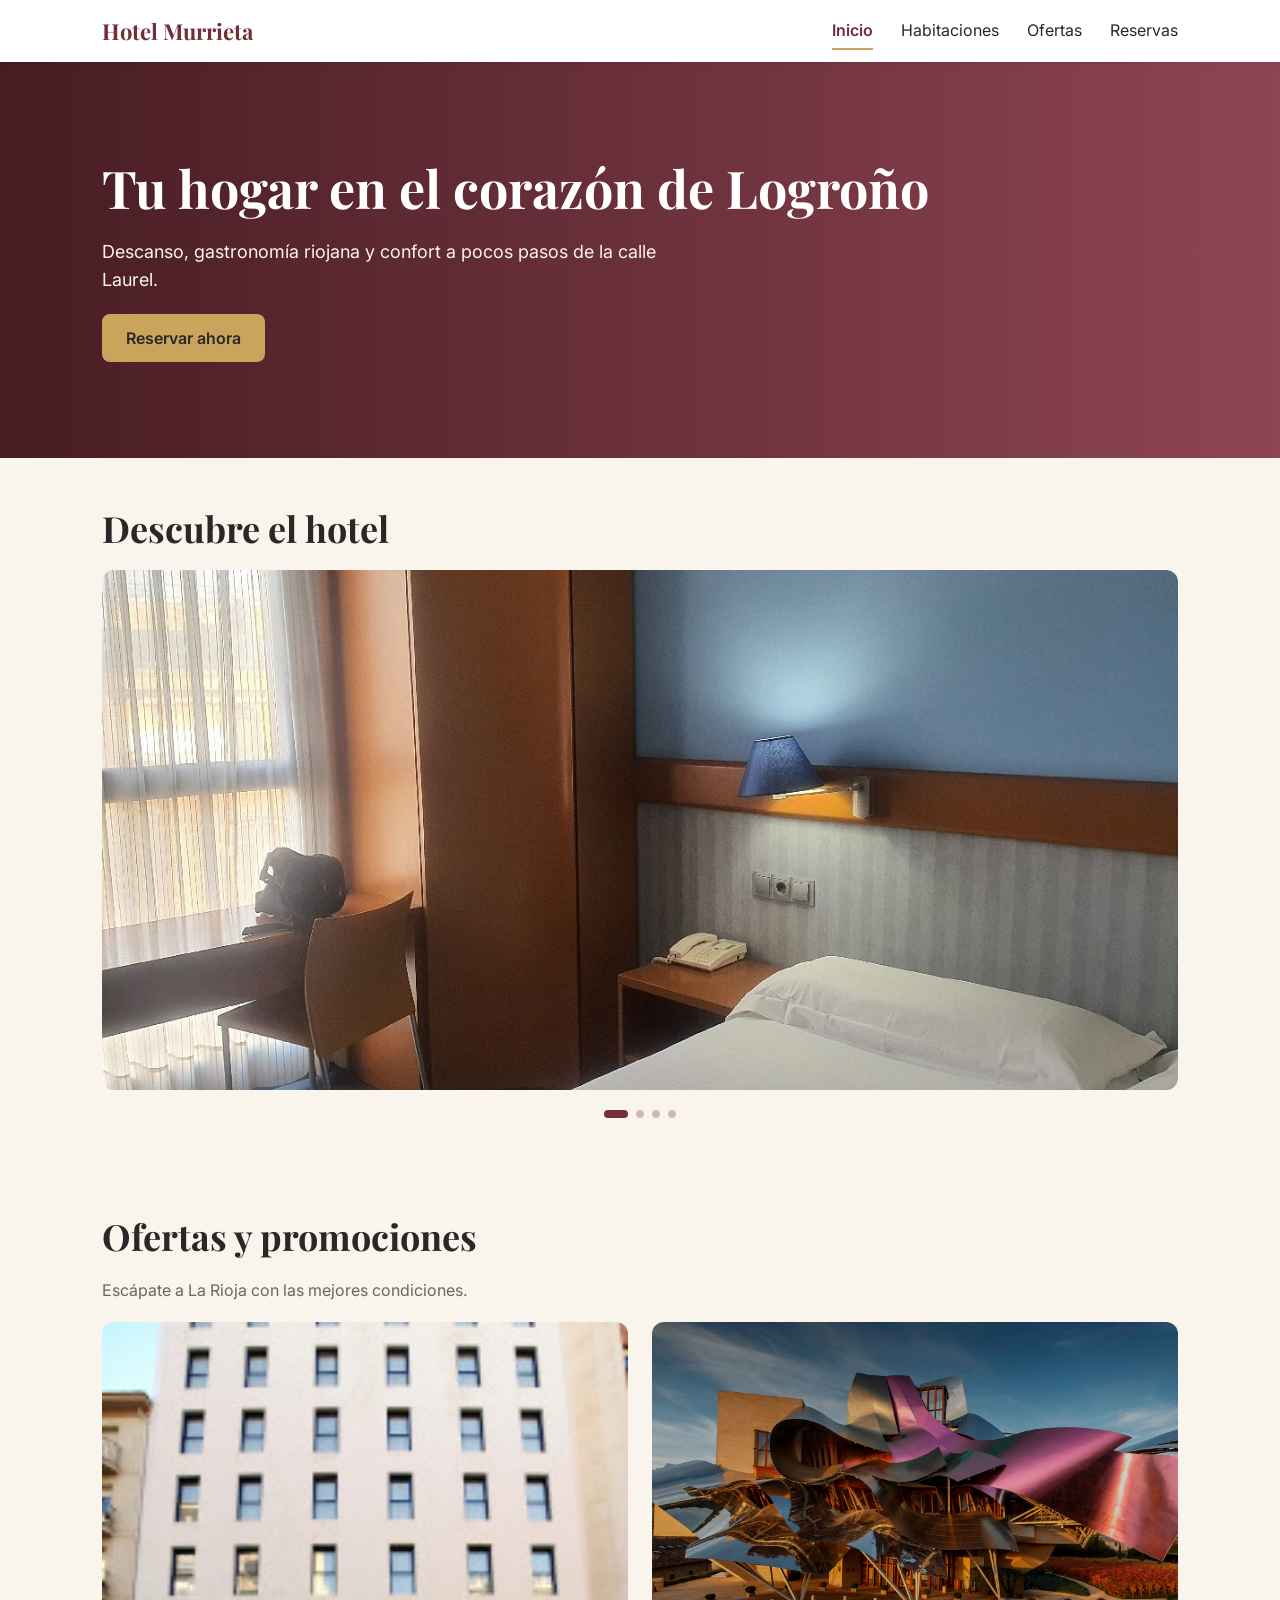
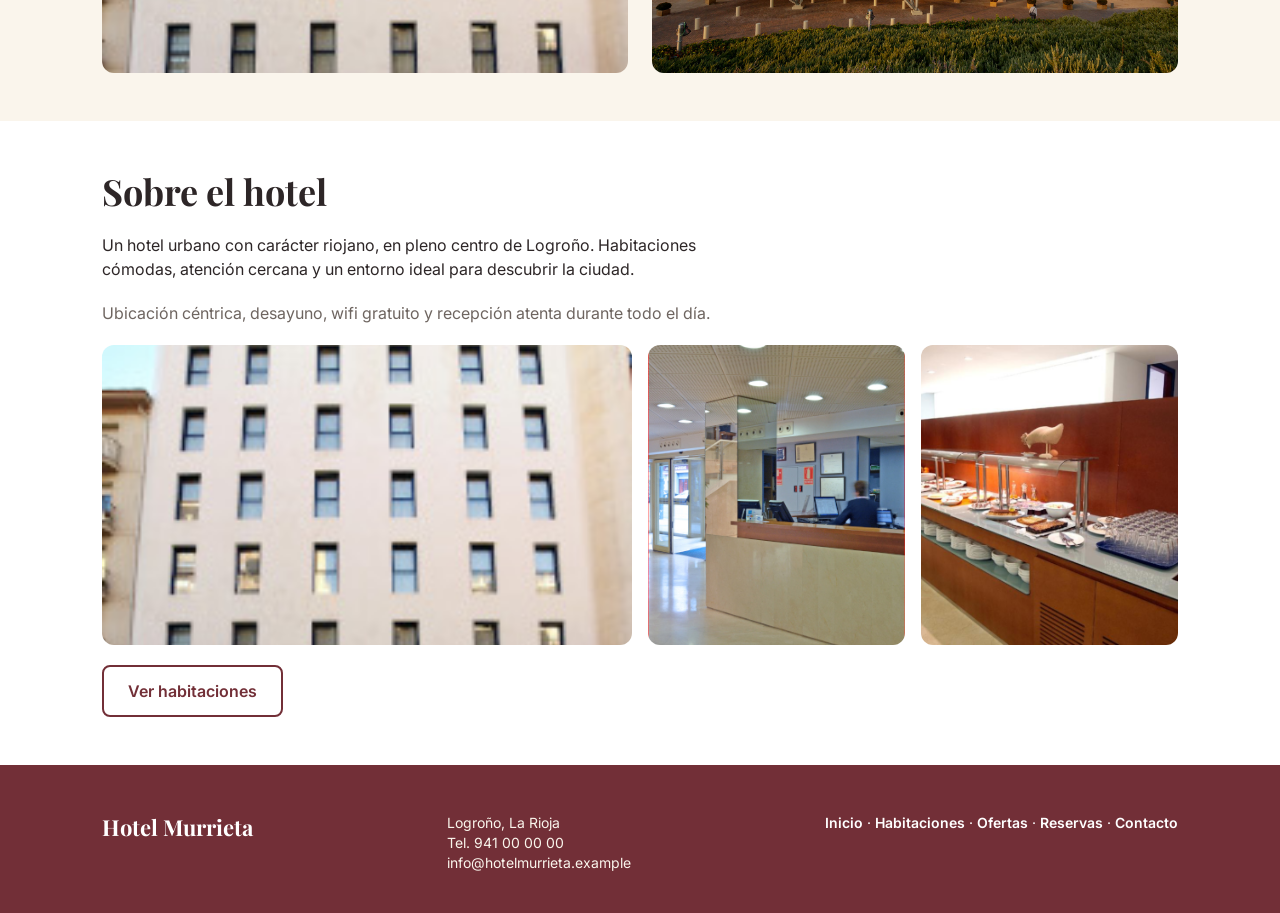
==== index.html @ 02884039 "Commit Bueno" ====
<!DOCTYPE html>
<html lang="es">
<head>
  <meta charset="UTF-8">
  <meta name="viewport" content="width=device-width, initial-scale=1">
  <title>Inicio | Hotel Murrieta</title>
  <meta name="description" content="Hotel Murrieta, tu hogar en el corazón de Logroño: habitaciones cómodas, desayuno, wifi gratuito y ofertas para descubrir La Rioja.">
  <meta name="theme-color" content="#722f37">
  <link href="https://fonts.googleapis.com/css2?family=Inter:wght@400;600&family=Playfair+Display:wght@700&display=swap" rel="stylesheet">
  <link href="https://cdn.jsdelivr.net/npm/bootstrap@5.3.3/dist/css/bootstrap.min.css" rel="stylesheet">
  <link rel="stylesheet" href="css/estilos.css">
</head>
<body>
<div class="pagina">
  <nav class="navbar bg-white barra">
    <div class="container">
      <a class="navbar-brand logo" href="index.html">Hotel Murrieta</a>
      <button class="navbar-toggler" type="button" data-bs-toggle="collapse" data-bs-target="#menuPrincipal" aria-controls="menuPrincipal" aria-expanded="false" aria-label="Abrir menú">
        <span class="navbar-toggler-icon"></span>
      </button>
      <div class="collapse navbar-collapse" id="menuPrincipal">
        <ul class="navbar-nav">
          <li class="nav-item"><a class="nav-link active" href="index.html">Inicio</a></li>
          <li class="nav-item"><a class="nav-link" href="habitaciones.html">Habitaciones</a></li>
          <li class="nav-item"><a class="nav-link" href="index.html#ofertas">Ofertas</a></li>
          <li class="nav-item"><a class="nav-link" href="reservas.html">Reservas</a></li>
        </ul>
      </div>
    </div>
  </nav>

  <header class="hero">
    <div class="container">
      <h1>Tu hogar en el corazón de Logroño</h1>
      <p>Descanso, gastronomía riojana y confort a pocos pasos de la calle Laurel.</p>
      <div class="d-grid">
        <a href="reservas.html" class="btn btn-oro">Reservar ahora</a>
      </div>
    </div>
  </header>

  <main>
    <section class="py-5">
      <div class="container">
        <h2>Descubre el hotel</h2>
        <div id="carruselHotel" class="carousel slide" data-bs-ride="carousel">
          <div class="carousel-inner">
            <div class="carousel-item active">
              <img src="img/habitaciones.jpg" class="d-block w-100 img-carrusel" alt="Habitación del hotel">
            </div>
            <div class="carousel-item">
              <img src="img/fachada.jpg" class="d-block w-100 img-carrusel" alt="Fachada del hotel">
            </div>
            <div class="carousel-item">
              <img src="img/recepcion.jpg" class="d-block w-100 img-carrusel" alt="Recepción del hotel">
            </div>
            <div class="carousel-item">
              <img src="img/desayuno.png" class="d-block w-100 img-carrusel" alt="Desayuno del hotel">
            </div>
          </div>
          <div class="carousel-indicators">
            <button type="button" data-bs-target="#carruselHotel" data-bs-slide-to="0" class="active" aria-label="Diapositiva 1"></button>
            <button type="button" data-bs-target="#carruselHotel" data-bs-slide-to="1" aria-label="Diapositiva 2"></button>
            <button type="button" data-bs-target="#carruselHotel" data-bs-slide-to="2" aria-label="Diapositiva 3"></button>
            <button type="button" data-bs-target="#carruselHotel" data-bs-slide-to="3" aria-label="Diapositiva 4"></button>
          </div>
        </div>
      </div>
    </section>

    <section id="ofertas" class="py-5">
      <div class="container">
        <h2>Ofertas y promociones</h2>
        <p class="texto-suave">Escápate a La Rioja con las mejores condiciones.</p>
        <a href="reservas.html" class="enlace-oferta" aria-label="Reservar la oferta de escapada">
          <img src="img/fachada.jpg" class="img-oferta img-oferta-1" alt="Oferta de escapada">
        </a>
        <a href="reservas.html" class="enlace-oferta" aria-label="Reservar la oferta de estancia en La Rioja">
          <img src="img/oferta-vinos.jpg" class="img-oferta img-oferta-2" alt="Oferta de estancia en La Rioja">
        </a>
      </div>
    </section>

    <section class="bg-white py-5">
      <div class="container">
        <h2>Sobre el hotel</h2>
        <p>Un hotel urbano con carácter riojano, en pleno centro de Logroño. Habitaciones cómodas, atención cercana y un entorno ideal para descubrir la ciudad.</p>
        <p class="texto-suave">Ubicación céntrica, desayuno, wifi gratuito y recepción atenta durante todo el día.</p>
        <div class="row g-3 galeria">
          <div class="col-12">
            <img src="img/fachada.jpg" class="img-hotel img-fachada" alt="Fachada del hotel">
          </div>
          <div class="col-6">
            <img src="img/recepcion.jpg" class="img-hotel img-secundaria" alt="Recepción">
          </div>
          <div class="col-6">
            <img src="img/desayuno.png" class="img-hotel img-secundaria" alt="Desayuno">
          </div>
        </div>
        <div class="d-grid">
          <a href="habitaciones.html" class="btn btn-contorno">Ver habitaciones</a>
        </div>
      </div>
    </section>
  </main>

  <footer id="contacto" class="pie">
    <div class="container">
      <p class="logo">Hotel Murrieta</p>
      <address>
        Logroño, La Rioja<br>
        Tel. <a href="tel:+34941000000">941 00 00 00</a><br>
        <a href="mailto:info@hotelmurrieta.example">info@hotelmurrieta.example</a>
      </address>
      <p class="enlaces-pie">
        <a href="index.html">Inicio</a> ·
        <a href="habitaciones.html">Habitaciones</a> ·
        <a href="index.html#ofertas">Ofertas</a> ·
        <a href="reservas.html">Reservas</a> ·
        <a href="#contacto">Contacto</a>
      </p>
    </div>
  </footer>
</div>
  <script src="https://cdn.jsdelivr.net/npm/bootstrap@5.3.3/dist/js/bootstrap.bundle.min.js"></script>
  <script src="js/main.js"></script>
</body>
</html>
---- css/estilos.css ----
:root {
  --crema: #faf5ec;
  --blanco: #ffffff;
  --vino: #722f37;
  --vino-oscuro: #5a252c;
  --oro: #c9a45c;
  --carbon: #2d2627;
  --texto-suave: #6e6560;
  --borde: #e0d6c4;
}

body {
  font-family: 'Inter', sans-serif;
  font-size: 16px;
  line-height: 24px;
  color: var(--carbon);
  background-color: #e8e2d8;
}

.pagina {
  position: relative;
  max-width: 402px;
  min-height: 100vh;
  margin: 0 auto;
  background-color: var(--crema);
  box-shadow: 0 0 24px rgba(0, 0, 0, 0.12);
}

.container {
  padding-left: 24px;
  padding-right: 24px;
}

h1, h2, .logo {
  font-family: 'Playfair Display', serif;
  font-weight: 700;
}

h1 {
  font-size: 32px;
  line-height: 40px;
  margin-bottom: 20px;
}

h2 {
  font-size: 28px;
  line-height: 36px;
  margin-bottom: 20px;
}

p {
  margin-bottom: 20px;
}

.texto-suave {
  color: var(--texto-suave);
}

.texto-pequeno {
  font-size: 14px;
  line-height: 20px;
}

.g-12 {
  --bs-gutter-x: 12px;
  --bs-gutter-y: 12px;
}

.g-20 {
  --bs-gutter-x: 20px;
  --bs-gutter-y: 20px;
}

.barra {
  padding: 12px 0;
  box-shadow: 0 2px 4px rgba(0, 0, 0, 0.08);
}

.barra .container {
  padding-left: 20px;
  padding-right: 20px;
}

.logo,
.navbar-brand.logo {
  margin: 0;
  font-size: 22px;
  line-height: 28px;
  color: var(--vino);
}

.navbar-brand.logo:hover {
  color: var(--vino);
}

.navbar-toggler {
  padding: 0;
  border: none;
}

.navbar-toggler:focus {
  box-shadow: none;
}

.navbar-toggler-icon {
  background-image: url("data:image/svg+xml,%3csvg xmlns='http://www.w3.org/2000/svg' viewBox='0 0 30 30'%3e%3cpath stroke='%23722f37' stroke-linecap='round' stroke-miterlimit='10' stroke-width='3' d='M4 7h22M4 15h22M4 23h22'/%3e%3c/svg%3e");
}

.navbar-collapse {
  position: absolute;
  top: 100%;
  left: 0;
  right: 0;
  z-index: 1030;
  background-color: var(--vino-oscuro);
}

.navbar-collapse .navbar-nav {
  padding: 0 24px 24px;
}

.navbar-collapse .navbar-nav::before {
  content: "";
  display: block;
  width: 40px;
  height: 2px;
  margin-bottom: 8px;
  background-color: var(--oro);
  border-radius: 2px;
}

.navbar-collapse .nav-link,
.navbar-collapse .nav-link:hover {
  padding: 8px 0;
  color: var(--blanco);
  font-weight: 400;
}

.navbar-collapse .nav-link.active {
  color: var(--oro);
}

.hero,
.hero-pagina,
.hero-reserva {
  background: linear-gradient(to right, #471c23, #8e4553);
  color: var(--blanco);
}

.hero {
  padding: 40px 0;
}

.hero-pagina {
  padding: 40px 0;
}

.hero-reserva {
  padding: 32px 0;
}

.hero p,
.hero-pagina p,
.hero-reserva p {
  color: var(--crema);
}

.hero .container > :last-child,
.hero-pagina .container > :last-child,
.hero-reserva .container > :last-child {
  margin-bottom: 0;
}

.breadcrumb-hero {
  font-size: 14px;
  line-height: 20px;
}

.breadcrumb-hero a {
  color: var(--crema);
  text-decoration: none;
}

.hero-pagina .breadcrumb-hero,
.hero-pagina h1 {
  margin-bottom: 8px;
}

.hero-reserva .breadcrumb-hero,
.hero-reserva h1,
.hero-reserva p {
  margin-bottom: 16px;
}

.detalle {
  width: 40px;
  height: 2px;
  margin-bottom: 16px;
  background-color: var(--oro);
  border-radius: 2px;
}

.guia-reserva {
  margin: 8px 0 0;
  font-size: 14px;
  line-height: 20px;
}

.num-paso {
  margin-right: 4px;
  color: var(--oro);
  font-weight: 600;
}

.btn {
  padding: 12px 24px;
  border-radius: 8px;
  font-weight: 600;
  line-height: 24px;
}

.btn-oro {
  border: none;
  background-color: var(--oro);
  color: var(--carbon);
}

.btn-oro:hover {
  background-color: #b8934d;
  color: var(--carbon);
}

.btn-vino {
  border: none;
  background-color: var(--vino);
  color: var(--blanco);
}

.btn-vino:hover {
  background-color: var(--vino-oscuro);
  color: var(--blanco);
}

.btn-contorno {
  border: 2px solid var(--vino);
  background-color: transparent;
  color: var(--vino);
}

.btn-contorno:hover {
  background-color: var(--vino);
  color: var(--blanco);
}

.img-carrusel {
  height: 240px;
  border-radius: 12px;
  object-fit: cover;
}

.carousel-indicators {
  position: static;
  margin: 20px 0 0;
}

.carousel-indicators [data-bs-target] {
  flex: none;
  width: 8px;
  height: 8px;
  margin: 0 4px;
  padding: 0;
  border: none;
  border-radius: 50%;
  background-color: var(--vino);
  opacity: 0.3;
}

.carousel-indicators .active {
  width: 24px;
  border-radius: 4px;
  opacity: 1;
}

.img-oferta {
  display: block;
  width: 100%;
  border-radius: 12px;
  object-fit: cover;
}

.img-oferta-1 {
  aspect-ratio: 3 / 2;
  margin-bottom: 20px;
}

.img-oferta-2 {
  aspect-ratio: 597 / 335;
}

.galeria {
  margin-bottom: 20px;
}

.img-hotel {
  display: block;
  width: 100%;
  border-radius: 12px;
  object-fit: cover;
}

.img-fachada {
  height: 180px;
}

.img-secundaria {
  height: 120px;
}

.pie {
  padding: 40px 0 24px;
  background-color: var(--vino);
  color: var(--blanco);
}

.pie .logo {
  margin-bottom: 24px;
  color: var(--blanco);
}

.pie address {
  margin-bottom: 24px;
  color: var(--crema);
  font-size: 14px;
  line-height: 20px;
}

.enlaces-pie {
  margin: 0;
  font-size: 14px;
  line-height: 20px;
}

.enlaces-pie a {
  color: var(--blanco);
  font-weight: 600;
  text-decoration: none;
}

.enlaces-pie a:hover {
  text-decoration: underline;
}

.form-label {
  margin-bottom: 6px;
  font-size: 14px;
  line-height: 20px;
  font-weight: 600;
}

.form-control,
.form-select {
  padding: 12px;
  border: 1px solid var(--borde);
  border-radius: 8px;
  background-color: var(--blanco);
  font-size: 14px;
  line-height: 24px;
}

.form-control:focus,
.form-select:focus {
  border-color: var(--vino);
  box-shadow: 0 0 0 0.2rem rgba(114, 47, 55, 0.2);
}

.form-check-input:checked {
  border-color: var(--vino);
  background-color: var(--vino);
}

.obligatorio {
  color: var(--vino);
}

.tarjeta-filtros,
.tarjeta-estancia {
  padding: 20px;
  border-radius: 12px;
  background-color: var(--blanco);
  box-shadow: 0 2px 4px rgba(0, 0, 0, 0.08);
}

.filtros {
  padding: 24px 0;
}

.listado {
  padding: 16px 0 48px;
}

.tarjeta-habitacion {
  overflow: hidden;
  border: none;
  border-radius: 12px;
  box-shadow: 0 2px 4px rgba(0, 0, 0, 0.08);
}

.tarjeta-habitacion .card-img-top {
  height: auto;
  aspect-ratio: 4 / 3;
  object-fit: cover;
}

.tarjeta-habitacion .card-body {
  padding: 20px;
}

.tarjeta-habitacion h2 {
  margin-bottom: 8px;
  font-size: 22px;
  line-height: 28px;
}

.tarjeta-habitacion p {
  margin-bottom: 12px;
  font-size: 14px;
  line-height: 20px;
}

.caracteristicas {
  display: flex;
  flex-wrap: wrap;
  gap: 4px 12px;
  margin-bottom: 12px;
  font-size: 12px;
  line-height: 16px;
  color: var(--texto-suave);
}

.caracteristicas li::before {
  content: "";
  display: inline-block;
  width: 5px;
  height: 5px;
  margin-right: 5px;
  border-radius: 50%;
  background-color: var(--oro);
  vertical-align: middle;
}

.tarjeta-habitacion .precio {
  margin-bottom: 16px;
  font-size: 16px;
  line-height: 24px;
  font-weight: 600;
  color: var(--vino);
}

.ayuda {
  padding: 40px 0;
  background-color: var(--blanco);
}

.ayuda h2,
.ayuda p {
  margin-bottom: 16px;
}

.enlace-vino {
  display: inline-block;
  margin-top: 16px;
  color: var(--vino);
  font-size: 14px;
  line-height: 20px;
  font-weight: 600;
  text-decoration: none;
}

.enlace-vino:hover {
  text-decoration: underline;
}

.seccion-estancia {
  padding: 24px 0;
}

.seccion-datos {
  padding: 32px 0;
}

.seccion-boton {
  padding: 24px 0;
}

.titulo-fila {
  display: flex;
  align-items: center;
  gap: 12px;
  margin-bottom: 8px;
}

.paso {
  display: inline-flex;
  align-items: center;
  justify-content: center;
  flex-shrink: 0;
  width: 30px;
  height: 30px;
  border-radius: 50%;
  background-color: var(--vino);
  color: var(--blanco);
  font-weight: 600;
}

.titulo-seccion {
  margin: 0;
  font-family: 'Playfair Display', serif;
  font-weight: 700;
  font-size: 24px;
  line-height: 36px;
  color: var(--vino);
}

.tarjeta-estancia > * {
  margin-bottom: 20px;
}

.tarjeta-estancia > :last-child {
  margin-bottom: 0;
}

.duracion {
  color: var(--vino);
}

.fila-huesped {
  display: flex;
  align-items: center;
  justify-content: space-between;
}

.fila-huesped p {
  margin: 0;
}

.etiqueta-huesped {
  font-size: 14px;
  line-height: 20px;
  font-weight: 600;
}

.btn-contador {
  width: 32px;
  height: 32px;
  padding: 0;
  border: 1px solid var(--vino);
  border-radius: 6px;
  background-color: var(--blanco);
  color: var(--vino);
  font-weight: 600;
  line-height: 1;
}

.btn-contador:hover {
  background-color: var(--vino);
  color: var(--blanco);
}

.contador input {
  width: 16px;
  padding: 0;
  border: none;
  background: transparent;
  text-align: center;
  font-weight: 600;
  color: var(--carbon);
}

.contador input:focus {
  outline: none;
}

.campo {
  margin-bottom: 20px;
}


/* ==========================================================================
   AÑADIDOS: enlaces, filtros, paso 2 de reservas y confirmación
   ========================================================================== */

.pie address a {
  color: inherit;
  text-decoration: none;
}

.pie address a:hover {
  text-decoration: underline;
}

/* Las imágenes de ofertas son enlaces sin alterar su maquetación */
.enlace-oferta {
  display: contents;
}

.enlace-oferta:focus-visible .img-oferta {
  outline: 3px solid var(--oro);
  outline-offset: 3px;
}

.sin-resultados {
  margin: 24px 0 0;
  text-align: center;
}

.form-check-input:focus {
  border-color: var(--vino);
  box-shadow: 0 0 0 0.2rem rgba(114, 47, 55, 0.2);
}

.aviso-error {
  color: #b3261e;
  font-weight: 600;
}

.seccion-habitacion {
  padding: 8px 0 24px;
}

.opciones-habitacion {
  display: grid;
  gap: 12px;
  margin-bottom: 20px;
}

.opcion-habitacion {
  display: flex;
  align-items: center;
  gap: 12px;
  margin: 0;
  padding: 16px;
  border: 1px solid var(--borde);
  border-radius: 12px;
  background-color: var(--blanco);
  cursor: pointer;
}

.opcion-habitacion:hover,
.opcion-habitacion:has(input:checked) {
  border-color: var(--vino);
}

.opcion-habitacion:has(input:checked) {
  box-shadow: 0 0 0 1px var(--vino);
}

.opcion-habitacion .form-check-input {
  flex-shrink: 0;
  margin: 0;
}

.opcion-texto {
  display: flex;
  flex: 1;
  flex-direction: column;
}

.opcion-nombre {
  font-weight: 600;
}

.opcion-precio {
  color: var(--vino);
  font-weight: 600;
  text-align: right;
  white-space: nowrap;
}

.opcion-precio small {
  display: block;
  color: var(--texto-suave);
  font-size: 12px;
  font-weight: 400;
}

.resumen-reserva {
  padding: 16px;
  border-radius: 12px;
  background-color: var(--blanco);
  box-shadow: 0 2px 4px rgba(0, 0, 0, 0.08);
  color: var(--vino);
  font-weight: 600;
}

.enlace-ver {
  margin-bottom: 0;
}

.enlace-ver .enlace-vino {
  margin-top: 0;
}

.seccion-confirmacion {
  padding: 32px 0;
}

.tarjeta-confirmacion {
  padding: 24px;
  border-radius: 12px;
  background-color: var(--blanco);
  box-shadow: 0 2px 4px rgba(0, 0, 0, 0.08);
}

.tarjeta-confirmacion:focus {
  outline: none;
}

.icono-ok {
  display: flex;
  align-items: center;
  justify-content: center;
  width: 48px;
  height: 48px;
  margin-bottom: 16px;
  border-radius: 50%;
  background-color: var(--vino);
  color: var(--oro);
  font-size: 24px;
  font-weight: 600;
}

.lista-confirmacion {
  margin: 0 0 20px;
  padding: 0;
  list-style: none;
}

.lista-confirmacion li {
  display: flex;
  justify-content: space-between;
  gap: 16px;
  padding: 8px 0;
  border-bottom: 1px solid var(--borde);
  font-size: 14px;
  line-height: 20px;
}

.lista-confirmacion li span:first-child {
  color: var(--texto-suave);
}

.lista-confirmacion li span:last-child {
  font-weight: 600;
  text-align: right;
}


/* ==========================================================================
   RESPONSIVE
   Diseño base = móvil (402px). Todo lo de abajo se añade con min-width
   (mobile-first) sin alterar las reglas anteriores.
   Breakpoints: 403px (móvil grande) · 768px (tablet) · 992px (escritorio) · 1200px (escritorio grande)
   ========================================================================== */

/* ---------- Móviles muy estrechos (≤ 359px) ---------- */
@media (max-width: 359.98px) {
  .container {
    padding-left: 16px;
    padding-right: 16px;
  }

  h1 {
    font-size: 28px;
    line-height: 36px;
  }

  h2 {
    font-size: 24px;
    line-height: 32px;
  }

  .titulo-seccion {
    font-size: 22px;
    line-height: 32px;
  }

  .tarjeta-filtros,
  .tarjeta-estancia {
    padding: 16px;
  }
}

/* Evita que los input date desborden su columna en iOS/Safari */
input[type="date"] {
  min-width: 0;
}

/* ---------- Móvil grande (≥ 403px): la página deja de ser una columna fija ---------- */
@media (min-width: 403px) {
  .pagina {
    max-width: none;
    box-shadow: none;
  }
}

/* ---------- Tablet (≥ 768px) ---------- */
@media (min-width: 768px) {
  /* Tipografía */
  h1 {
    font-size: 44px;
    line-height: 52px;
  }

  h2 {
    font-size: 32px;
    line-height: 40px;
  }

  .titulo-seccion {
    font-size: 26px;
    line-height: 36px;
  }

  /* Contenedor */
  .container {
    padding-left: 32px;
    padding-right: 32px;
  }

  .barra .container {
    padding-left: 32px;
    padding-right: 32px;
  }

  /* --- Barra de navegación: menú en línea, sin hamburguesa --- */
  .navbar-toggler {
    display: none;
  }

  .barra .navbar-collapse {
    position: static;
    display: block !important;
    flex-basis: auto;
    flex-grow: 0;
    width: auto;
    background-color: transparent;
  }

  .navbar-collapse .navbar-nav {
    flex-direction: row;
    gap: 4px 28px;
    padding: 0;
  }

  .navbar-collapse .navbar-nav::before {
    display: none;
  }

  .navbar-collapse .nav-link,
  .navbar-collapse .nav-link:hover {
    padding: 6px 0;
    border-bottom: 2px solid transparent;
    color: var(--carbon);
  }

  .navbar-collapse .nav-link:hover {
    color: var(--vino);
  }

  .navbar-collapse .nav-link.active {
    border-bottom-color: var(--oro);
    color: var(--vino);
    font-weight: 600;
  }

  /* --- Heros --- */
  .hero {
    padding: 72px 0;
  }

  .hero-pagina {
    padding: 56px 0;
  }

  .hero-reserva {
    padding: 48px 0;
  }

  .hero p,
  .hero-pagina p,
  .hero-reserva p {
    max-width: 560px;
  }

  .hero .d-grid {
    grid-template-columns: max-content;
  }

  /* --- Botones de ancho completo pasan a ancho automático --- */
  .ayuda .d-grid,
  main > section.bg-white .d-grid {
    grid-template-columns: max-content;
  }

  /* --- Inicio: carrusel --- */
  .img-carrusel {
    height: 360px;
  }

  /* --- Inicio: ofertas en dos columnas --- */
  #ofertas .container {
    display: grid;
    grid-template-columns: 1fr 1fr;
    column-gap: 24px;
  }

  #ofertas .container > h2,
  #ofertas .container > p {
    grid-column: 1 / -1;
  }

  #ofertas .img-oferta {
    height: 100%;
    aspect-ratio: 3 / 2;
    margin-bottom: 0;
  }

  /* --- Inicio: sobre el hotel --- */
  main > section.bg-white .container > p {
    max-width: 640px;
  }

  .galeria .col-12 {
    flex: 0 0 auto;
    width: 50%;
  }

  .galeria .col-6 {
    width: 25%;
  }

  .img-fachada,
  .img-secundaria {
    height: 220px;
  }

  /* --- Habitaciones: filtros en una sola fila --- */
  .tarjeta-filtros {
    padding: 24px;
  }

  .tarjeta-filtros .row {
    flex-wrap: nowrap;
    align-items: flex-end;
  }

  .tarjeta-filtros .row > * {
    flex: 1 1 0;
    width: auto;
    min-width: 0;
  }

  .tarjeta-filtros .row > .pt-2 {
    padding-top: 0 !important;
  }

  /* --- Habitaciones: rejilla de 2 columnas --- */
  .listado {
    padding: 24px 0 64px;
  }

  .listado .row > .col-12 {
    flex: 0 0 auto;
    width: 50%;
  }

  .tarjeta-habitacion {
    height: 100%;
  }

  .tarjeta-habitacion .card-body {
    display: flex;
    flex-direction: column;
  }

  .tarjeta-habitacion .card-body .d-grid {
    margin-top: auto;
  }

  /* --- Ayuda --- */
  .ayuda {
    padding: 56px 0;
  }

  .ayuda p {
    max-width: 560px;
  }

  /* --- Reservas: formulario alineado con el resto y datos en dos columnas --- */
  .tarjeta-estancia {
    max-width: 760px;
    padding: 28px;
  }

  .seccion-datos .container {
    display: grid;
    grid-template-columns: repeat(2, minmax(0, 368px));
    column-gap: 24px;
  }

  .seccion-datos .container > :not(.campo) {
    grid-column: 1 / -1;
    max-width: 760px;
  }

  .seccion-datos .container > .campo:has(textarea) {
    grid-column: 1 / -1;
    max-width: 760px;
  }

  .seccion-boton .container.d-grid {
    grid-template-columns: max-content;
  }

  .opciones-habitacion,
  .resumen-reserva,
  .tarjeta-confirmacion {
    max-width: 760px;
  }

  .tarjeta-confirmacion {
    padding: 28px;
  }

  .tarjeta-confirmacion .d-grid {
    grid-template-columns: max-content max-content;
  }

  /* --- Pie en una sola fila --- */
  .pie {
    padding: 48px 0 40px;
  }

  .pie .container {
    display: flex;
    flex-wrap: wrap;
    align-items: flex-start;
    justify-content: space-between;
    gap: 24px 48px;
  }

  .pie .logo,
  .pie address {
    margin-bottom: 0;
  }
}

/* ---------- Escritorio (≥ 992px) ---------- */
@media (min-width: 992px) {
  h1 {
    font-size: 52px;
    line-height: 60px;
  }

  h2 {
    font-size: 36px;
    line-height: 44px;
  }

  .hero {
    padding: 96px 0;
  }

  .hero-pagina {
    padding: 64px 0;
  }

  .hero-reserva {
    padding: 56px 0;
  }

  .hero p {
    font-size: 18px;
    line-height: 28px;
  }

  .img-carrusel {
    height: 460px;
  }

  .img-fachada,
  .img-secundaria {
    height: 260px;
  }

  .listado .row > .col-12 {
    width: 33.33333333%;
  }
}


@media (min-width: 1200px) {
  .img-carrusel {
    height: 520px;
  }

  .img-fachada,
  .img-secundaria {
    height: 300px;
  }
}
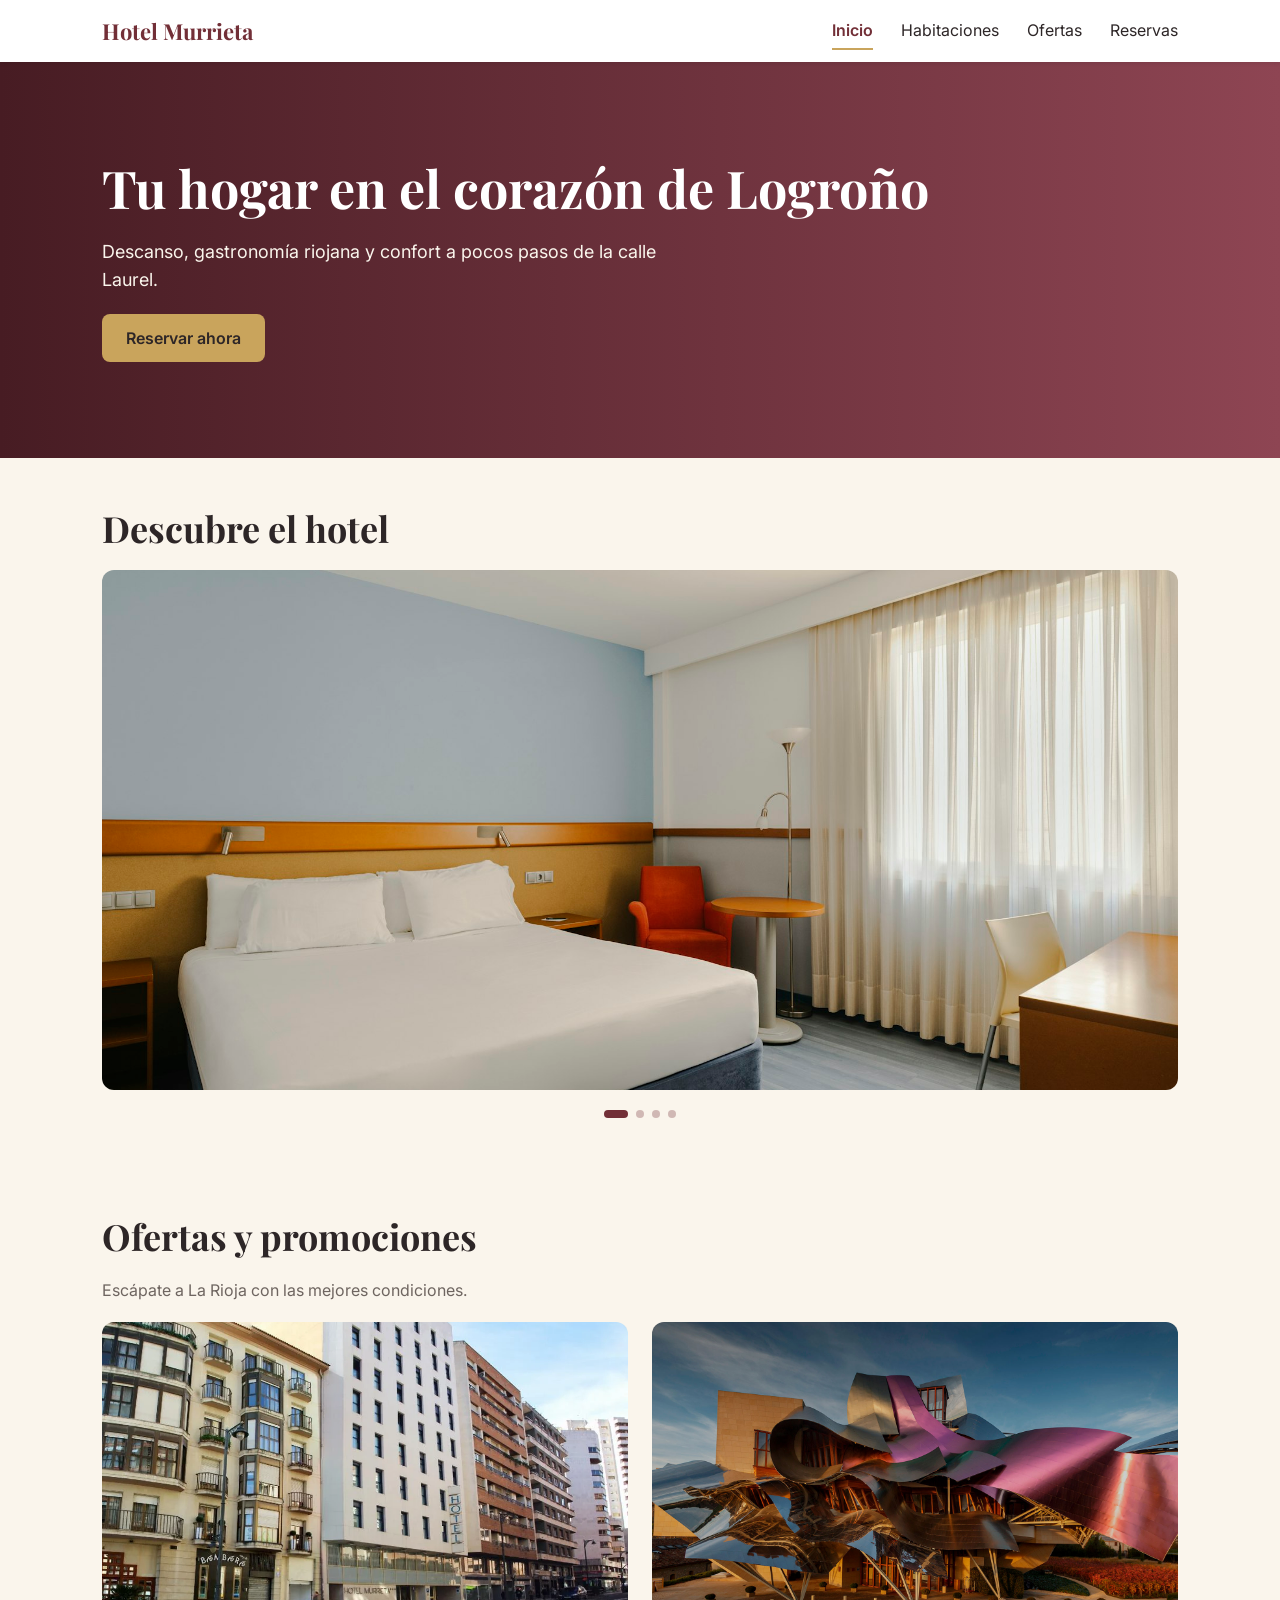
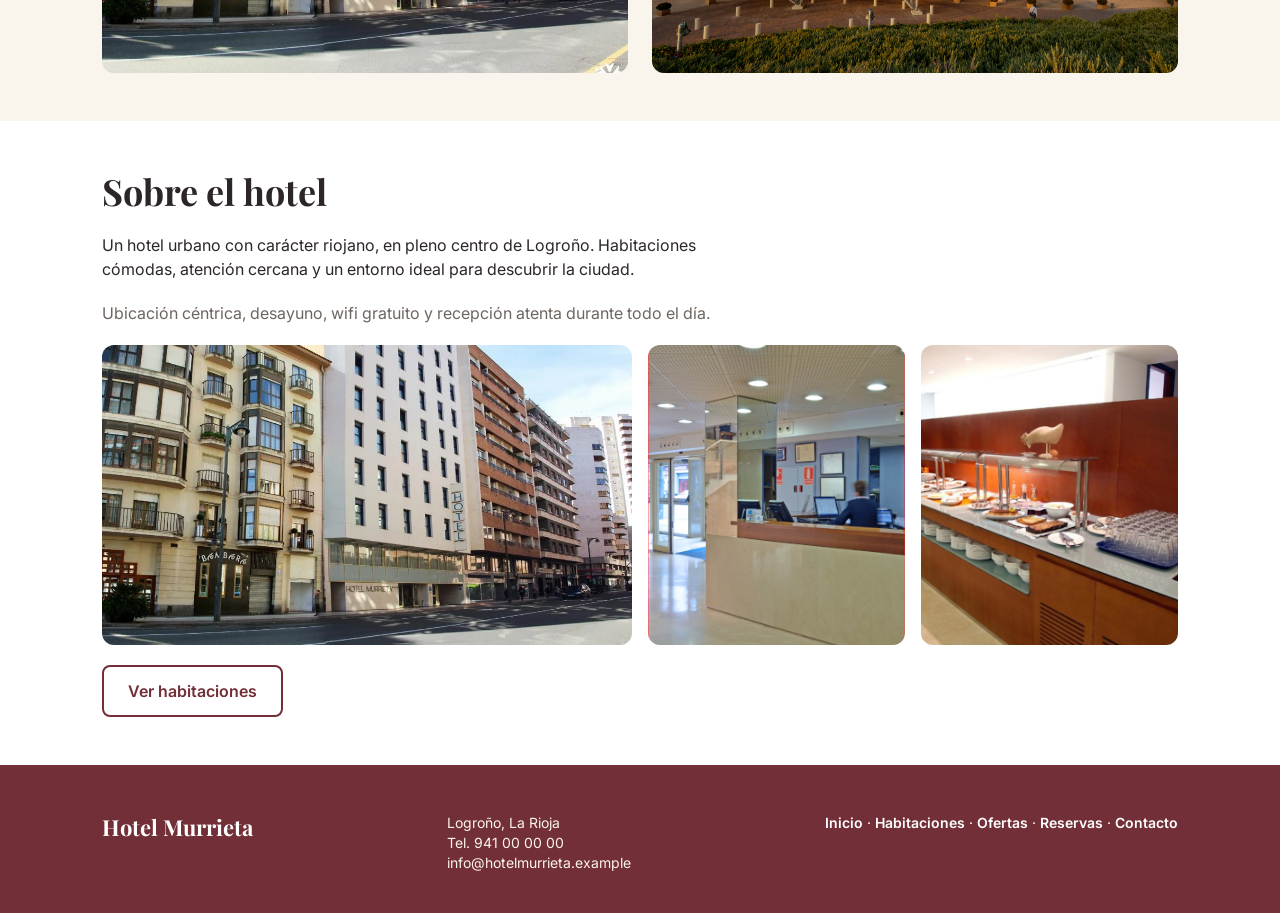
==== commit f7a13efa: "cuarto commit" ====
--- a/index.html
+++ b/index.html
@@ -46,16 +46,16 @@
         <div id="carruselHotel" class="carousel slide" data-bs-ride="carousel">
           <div class="carousel-inner">
             <div class="carousel-item active">
-              <img src="img/habitaciones.jpg" class="d-block w-100 img-carrusel" alt="Habitación del hotel">
+              <img src="img/habitacioncondiciones.jpg" class="d-block w-100 img-carrusel" alt="Habitación del hotel">
             </div>
             <div class="carousel-item">
-              <img src="img/fachada.jpg" class="d-block w-100 img-carrusel" alt="Fachada del hotel">
+              <img src="img/facahadabuena.jpg" class="d-block w-100 img-carrusel" alt="Fachada del hotel">
             </div>
             <div class="carousel-item">
-              <img src="img/recepcion.jpg" class="d-block w-100 img-carrusel" alt="Recepción del hotel">
+              <img src="img/recepcion1.jpg" class="d-block w-100 img-carrusel" alt="Recepción del hotel">
             </div>
             <div class="carousel-item">
-              <img src="img/desayuno.png" class="d-block w-100 img-carrusel" alt="Desayuno del hotel">
+              <img src="img/desayuno1.jpg" class="d-block w-100 img-carrusel" alt="Desayuno del hotel">
             </div>
           </div>
           <div class="carousel-indicators">
@@ -73,7 +73,7 @@
         <h2>Ofertas y promociones</h2>
         <p class="texto-suave">Escápate a La Rioja con las mejores condiciones.</p>
         <a href="reservas.html" class="enlace-oferta" aria-label="Reservar la oferta de escapada">
-          <img src="img/fachada.jpg" class="img-oferta img-oferta-1" alt="Oferta de escapada">
+          <img src="img/facahadabuena.jpg" class="img-oferta img-oferta-1" alt="Oferta de escapada">
         </a>
         <a href="reservas.html" class="enlace-oferta" aria-label="Reservar la oferta de estancia en La Rioja">
           <img src="img/oferta-vinos.jpg" class="img-oferta img-oferta-2" alt="Oferta de estancia en La Rioja">
@@ -88,7 +88,7 @@
         <p class="texto-suave">Ubicación céntrica, desayuno, wifi gratuito y recepción atenta durante todo el día.</p>
         <div class="row g-3 galeria">
           <div class="col-12">
-            <img src="img/fachada.jpg" class="img-hotel img-fachada" alt="Fachada del hotel">
+            <img src="img/facahadabuena.jpg" class="img-hotel img-fachada" alt="Fachada del hotel">
           </div>
           <div class="col-6">
             <img src="img/recepcion.jpg" class="img-hotel img-secundaria" alt="Recepción">
